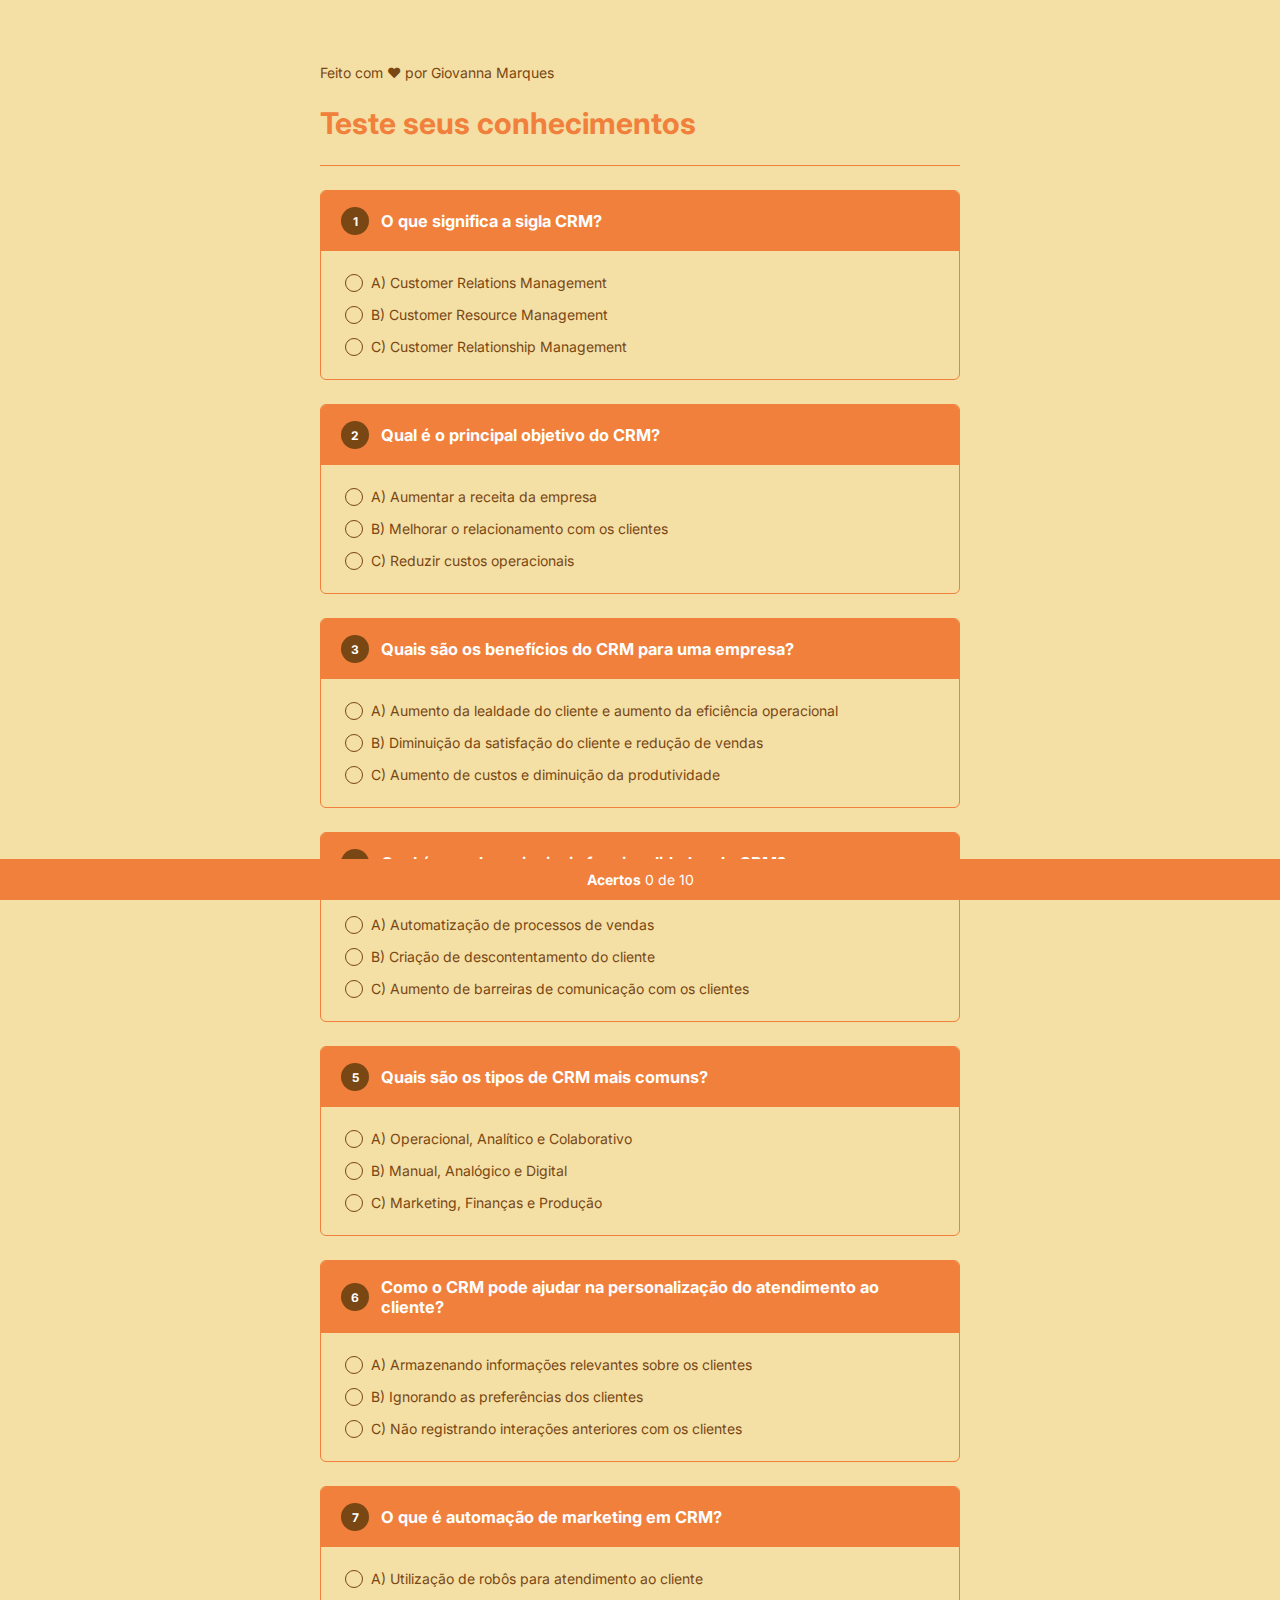
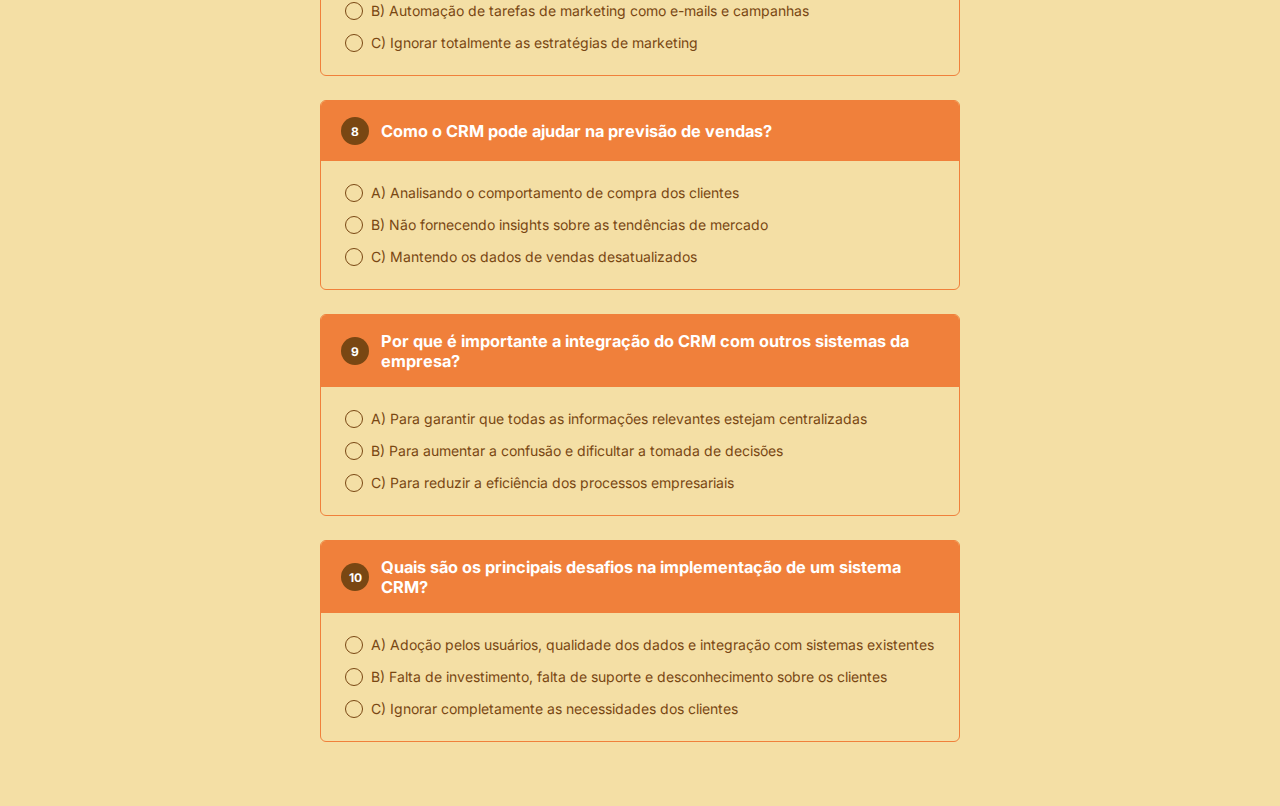
==== index.html @ 55355bff "1st commit" ====
<!DOCTYPE html>
<html lang="pt-br">
<head>
    <meta charset="UTF-8">
    <meta name="viewport" content="width=device-width, initial-scale=1.0">
    <title>NLW Experts - Giovanna Marques</title>
    <link rel="stylesheet" href="./style.css">
</head>
<body>
    <main>  
        <header>
          Feito com ♥ por
        Giovanna Marques
      <h1>Teste seus conhecimentos</h1>
        </header> 
    <div id="quiz"></div> 
    
      <template>
      <div class="quiz-item">
      <h3>
        Pergunta 01
      </h3>
      <dl>
        <dt>
          <input type="radio" name="item" value="0">
          <span>
          Resposta A
          </span>
        </dt>
      </dl>
      </div>
      </template>
    
      <div id="acertos">
        <strong>Acertos</strong>
        <span>0 de 10</span>
      </div>
      </main>   
      <script src="./index.js"></script>
</body>
</html>
---- style.css ----
@import url('https://fonts.googleapis.com/css2?family=Inter:wght@400;600;700&display=swap');

*, :root {
  margin: 0;
  padding: 0;
  box-sizing: border-box;
  font-family: 'Inter' , sans-serif;
  /* o sans-serif serve para caso a fonte escolhida não seja escolhida */
  font-synthesis: none;
  text-rendering: optimizeLegibility;
  -webkit-font-smoothing: antialiased;
  -moz-osx-font-smoothin: grayscale;
  -webkit-text-size-adjust: 100%;

}

body {
  background-color: #f4dfa5;
  text-align: left;
  font-size: 14px;
  color: #794713;
}

a {
  text-decoration: none;
  color: #794713;
}

main {
  padding: 20 px;
  max-width: 640px;
  margin: 0 auto 64px;
}

header {
  margin-top: 64px;
  padding-bottom: 24px;
  border-bottom: 1px solid #f0803b;

}

header h1 {
  margin-top: 24px;
  font-size: 30px;
  color: #f0803b;
  }

#quiz {
  counter-reset: quiz-item;
}

.quiz-item {
  margin-top: 24px;
  border: 1px solid #f0803b;
  border-radius: 6px;
  overflow: hidden;
}

.quiz-item h3 {
  padding: 16px 20px;
  color: #FFFFFF;

  display: flex;
  align-items: center;
  gap: 12px;

  background-color: #f0803b;
}

.quiz-item h3:before {
  counter-increment: quiz-item;
  content: counter(quiz-item);

  background-color: #794713;
  width: 28px;
  height: 28px;
  font-size: 12px;
  border-radius: 50%;

  display: flex;
  align-items: center;
  justify-content: center;
  flex-shrink: 0;
  }

.quiz-item dl {
  padding: 20px 24px;

  display: grid;
  gap: 8px;
}

.quiz-item dl dt {
  font-size: 14px;
  line-height: 24px;
  letter-spacing: 0;

  display: flex;
  align-items: center;
  gap: 8px;
  color: #794713;
}

input {
  all: unset;
  border: 1px solid #794713;
  width: 16px;
  height: 16px;

  border-radius: 50%;

  display: flex;
  align-items: center;
  justify-content: center;
  flex-shrink: 0;
}

input:checked {
  border: 1px solid #f09d46;
}

/*pseudo-selector */ 
input:checked:before {
  content: "";
  width: 10px;
  height: 10px;
  background: #f09d46;
  border-radius: 50%;
}

/* declaração */
#acertos {
  text-align: center;
  background-color: #f0803b;
  color: #FFFFFF;

  position: fixed;
  bottom: 0;
  left: 0;
  width: 100%;
  padding: 12px;
}
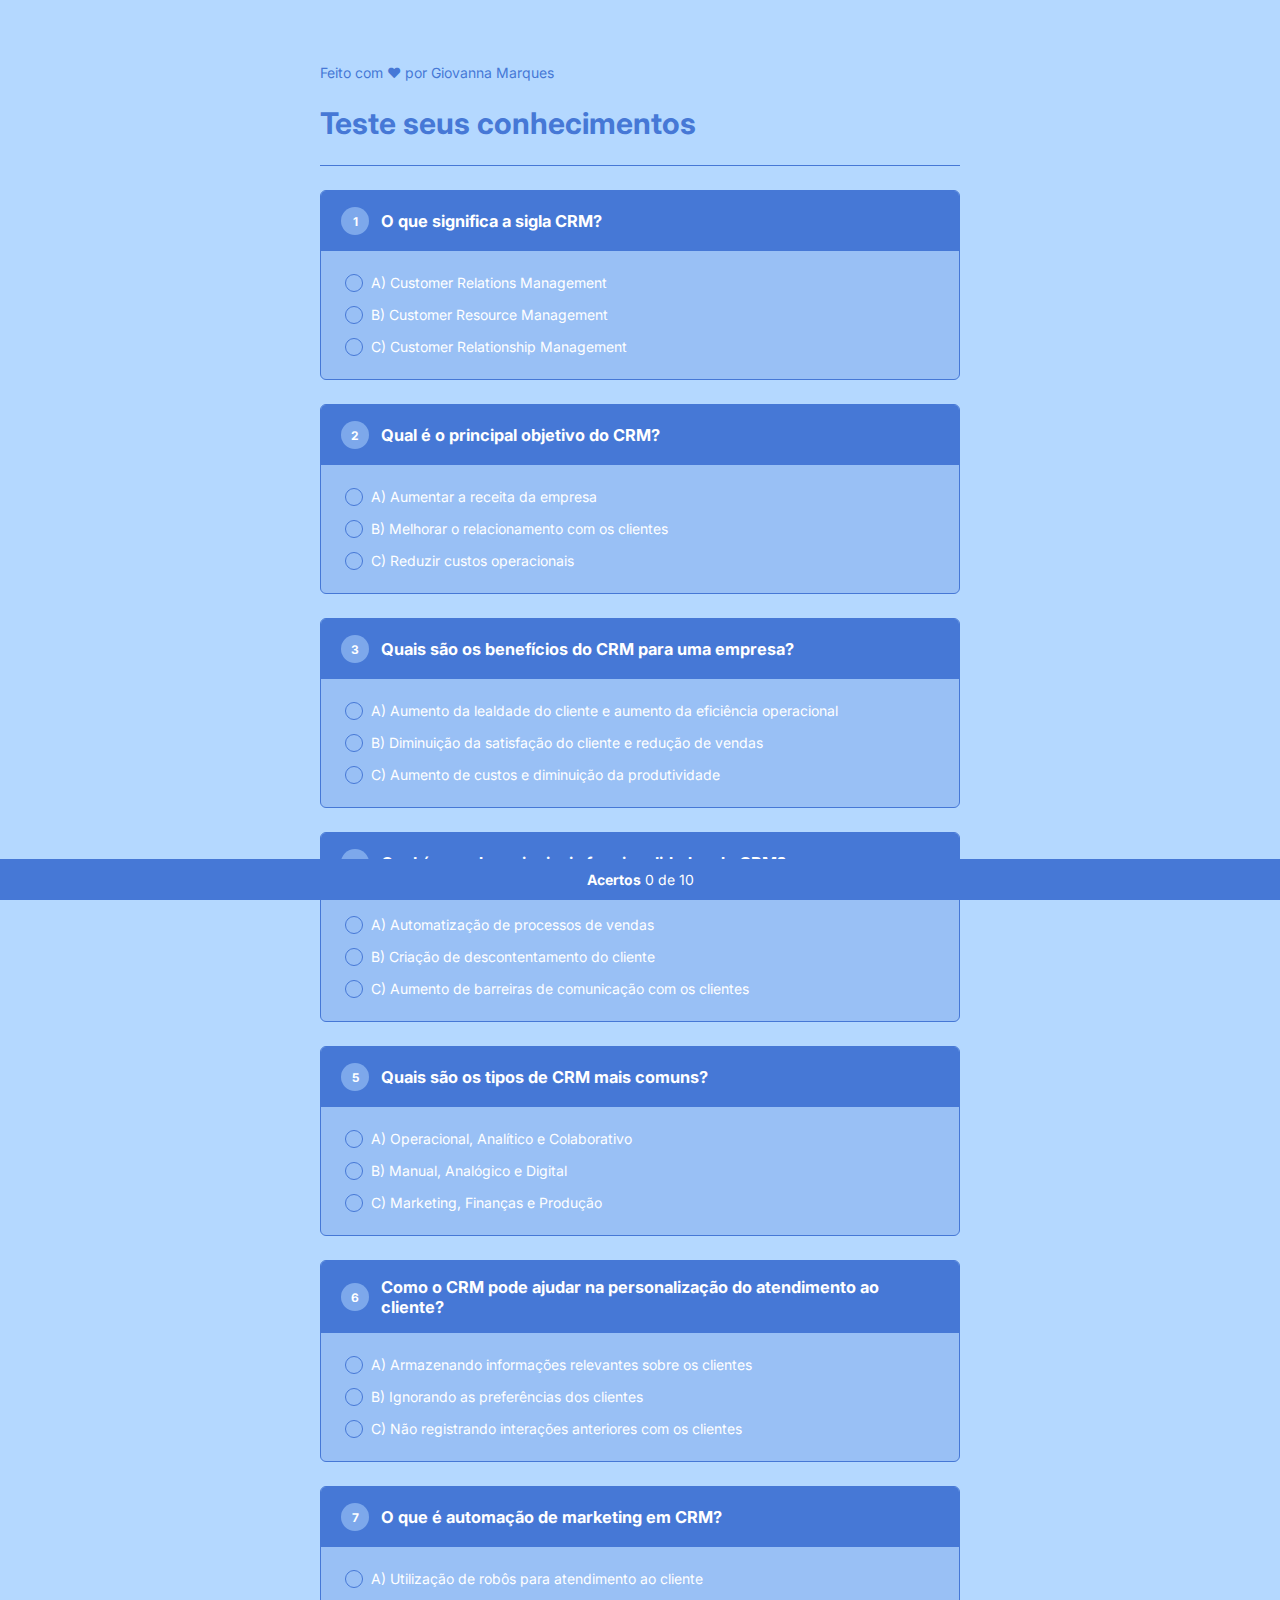
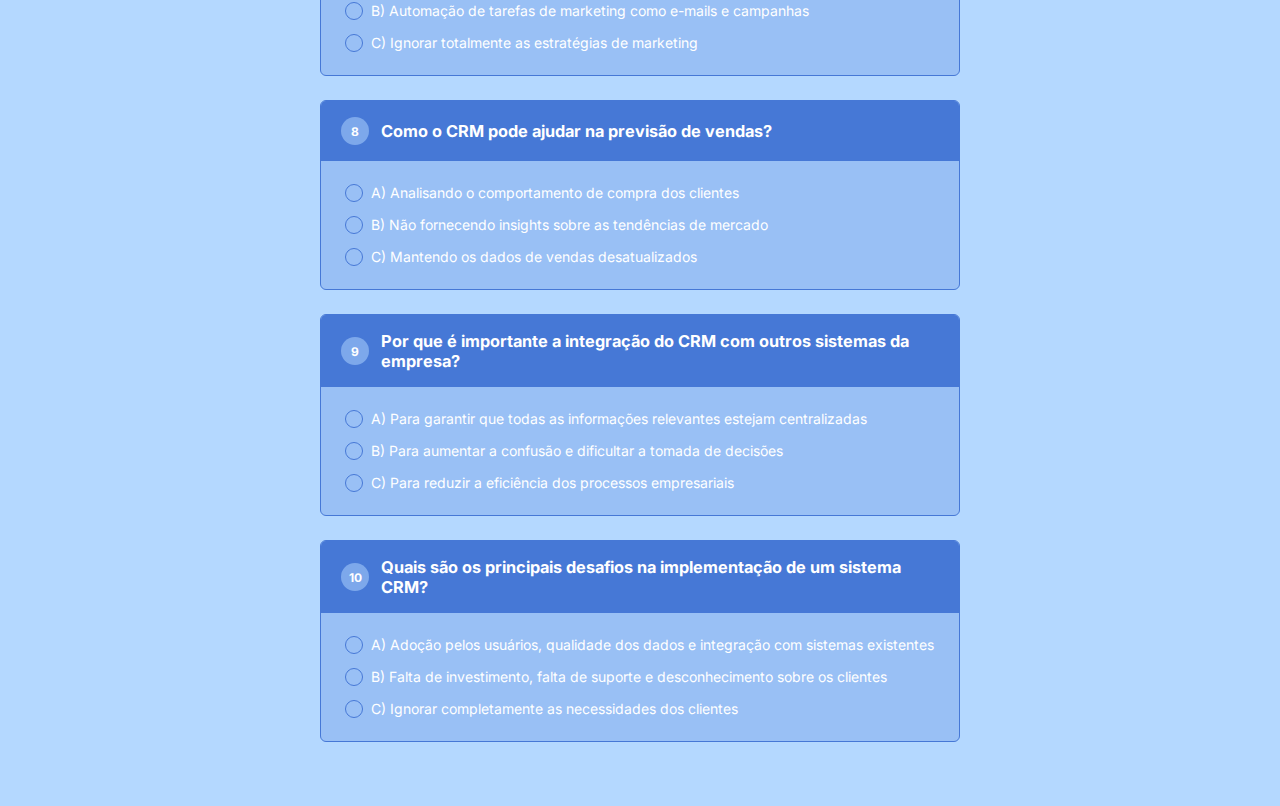
==== commit 61715e30: "alteracao paleta de cores" ====
--- a/index.html
+++ b/index.html
@@ -23,7 +23,7 @@
       <dl>
         <dt>
           <input type="radio" name="item" value="0">
-          <span>
+          <span class="question-options">
           Resposta A
           </span>
         </dt>
--- a/style.css
+++ b/style.css
@@ -15,15 +15,15 @@
 }
 
 body {
-  background-color: #f4dfa5;
+  background-color: #b4d8ff;
   text-align: left;
   font-size: 14px;
-  color: #794713;
+  color: #4678d6;
 }
 
 a {
   text-decoration: none;
-  color: #794713;
+  color: #4678d6;
 }
 
 main {
@@ -35,14 +35,14 @@
 header {
   margin-top: 64px;
   padding-bottom: 24px;
-  border-bottom: 1px solid #f0803b;
+  border-bottom: 1px solid #4678d6;
 
 }
 
 header h1 {
   margin-top: 24px;
   font-size: 30px;
-  color: #f0803b;
+  color: #4678d6;
   }
 
 #quiz {
@@ -51,9 +51,10 @@
 
 .quiz-item {
   margin-top: 24px;
-  border: 1px solid #f0803b;
+  border: 1px solid #4678d6;
   border-radius: 6px;
   overflow: hidden;
+  background-color: #99c0f5;
 }
 
 .quiz-item h3 {
@@ -64,14 +65,14 @@
   align-items: center;
   gap: 12px;
 
-  background-color: #f0803b;
+  background-color: #4678d6;
 }
 
 .quiz-item h3:before {
   counter-increment: quiz-item;
   content: counter(quiz-item);
 
-  background-color: #794713;
+  background-color: #7da8eb;
   width: 28px;
   height: 28px;
   font-size: 12px;
@@ -83,9 +84,13 @@
   flex-shrink: 0;
   }
 
+.question-options {
+  color:#FFFFFF;
+
+}
+
 .quiz-item dl {
   padding: 20px 24px;
-
   display: grid;
   gap: 8px;
 }
@@ -98,12 +103,12 @@
   display: flex;
   align-items: center;
   gap: 8px;
-  color: #794713;
+  color: #4678d6;
 }
 
 input {
   all: unset;
-  border: 1px solid #794713;
+  border: 1px solid #4678d6;
   width: 16px;
   height: 16px;
 
@@ -116,7 +121,7 @@
 }
 
 input:checked {
-  border: 1px solid #f09d46;
+  border: 1px solid #4678d6;
 }
 
 /*pseudo-selector */ 
@@ -124,14 +129,14 @@
   content: "";
   width: 10px;
   height: 10px;
-  background: #f09d46;
+  background: #FFFFFF;
   border-radius: 50%;
 }
 
 /* declaração */
 #acertos {
   text-align: center;
-  background-color: #f0803b;
+  background-color: #4678d6;
   color: #FFFFFF;
 
   position: fixed;
